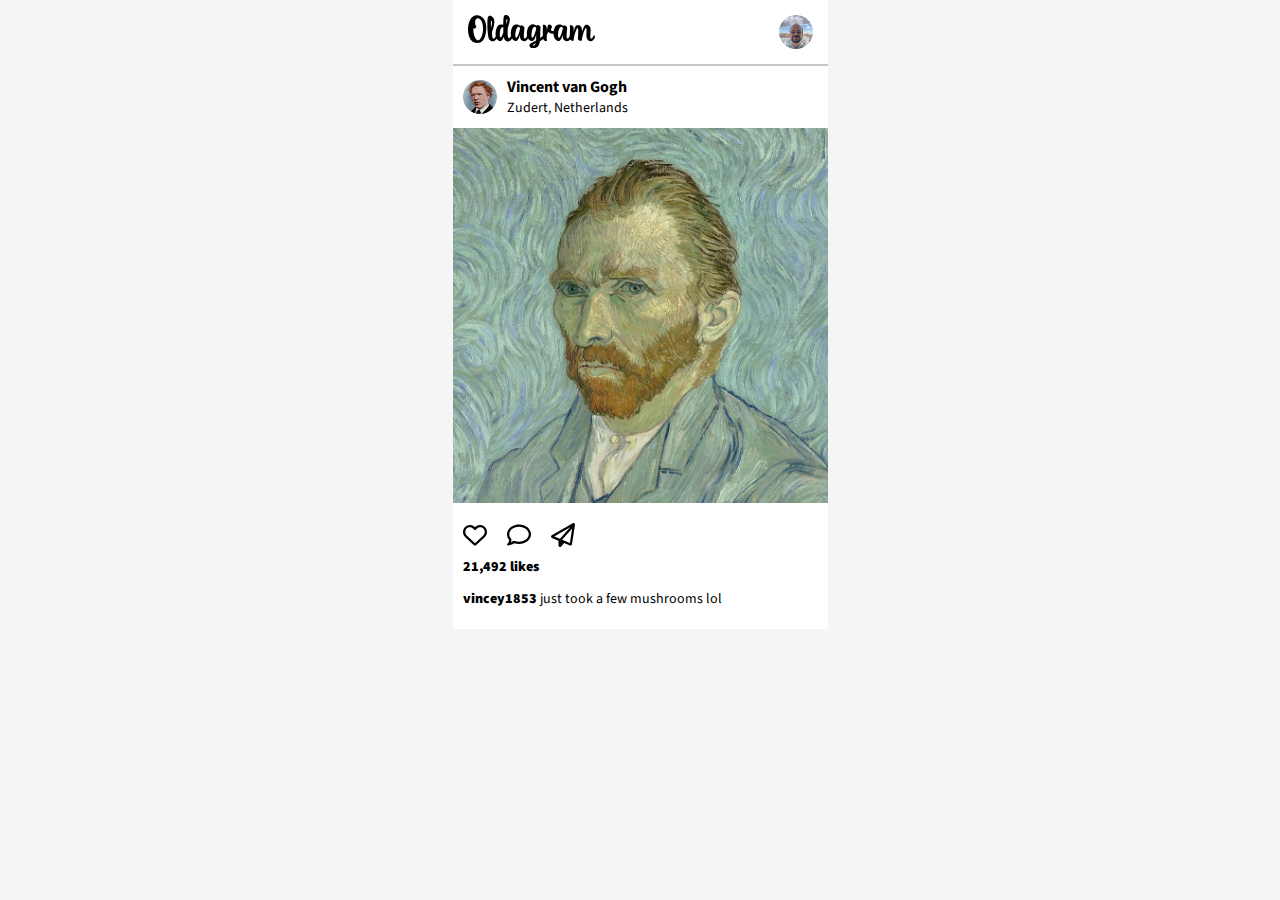
==== index.html @ 4fe6f334 "add css and html" ====
<!DOCTYPE html>
<html>
    <head>
        <link rel="preconnect" href="https://fonts.googleapis.com">
        <link rel="preconnect" href="https://fonts.gstatic.com" crossorigin>
        <link href="https://fonts.googleapis.com/css2?family=Source+Sans+3:ital,wght@0,200..900;1,200..900&display=swap" rel="stylesheet">
        <link rel="stylesheet" href="index.css">
    </head>
    <body>
        <header>
            <nav>
                <div class="container hero-container">
                    <ul class="navigation-list">
                        <li><img  class="logo" src="images/oldagram-logo.svg"></li>
                        <li class="profile-img-li"><img class="main-user-img" src="images/profile_page/user_avatar.jpg" alt="profile picture user"></li>
                    </ul>
                </div>
            </nav>
        </header>
        <main>
            <section>
                <div class="container">
                    <div class="post-header">
                        <img class="post-user-img" src="images/users/avatar-vangogh.jpg" alt="picture of vincent van gogh">
                        <div>
                            <h3>Vincent van Gogh</h3>
                            <p>Zudert, Netherlands</p>
                        </div>
                    </div>

                    <img class="post-feed-img" src="images/feed/post-vangogh.jpg" alt="painting of vincent van Gogh">
                    
                    <div class="post-footer">
                        <ul class="icons-list">
                            <li><svg class="icon" xmlns="http://www.w3.org/2000/svg" viewBox="0 0 512 512"><!--!Font Awesome Free 6.7.2 by @fontawesome - https://fontawesome.com License - https://fontawesome.com/license/free Copyright 2025 Fonticons, Inc.--><path d="M225.8 468.2l-2.5-2.3L48.1 303.2C17.4 274.7 0 234.7 0 192.8l0-3.3c0-70.4 50-130.8 119.2-144C158.6 37.9 198.9 47 231 69.6c9 6.4 17.4 13.8 25 22.3c4.2-4.8 8.7-9.2 13.5-13.3c3.7-3.2 7.5-6.2 11.5-9c0 0 0 0 0 0C313.1 47 353.4 37.9 392.8 45.4C462 58.6 512 119.1 512 189.5l0 3.3c0 41.9-17.4 81.9-48.1 110.4L288.7 465.9l-2.5 2.3c-8.2 7.6-19 11.9-30.2 11.9s-22-4.2-30.2-11.9zM239.1 145c-.4-.3-.7-.7-1-1.1l-17.8-20-.1-.1s0 0 0 0c-23.1-25.9-58-37.7-92-31.2C81.6 101.5 48 142.1 48 189.5l0 3.3c0 28.5 11.9 55.8 32.8 75.2L256 430.7 431.2 268c20.9-19.4 32.8-46.7 32.8-75.2l0-3.3c0-47.3-33.6-88-80.1-96.9c-34-6.5-69 5.4-92 31.2c0 0 0 0-.1 .1s0 0-.1 .1l-17.8 20c-.3 .4-.7 .7-1 1.1c-4.5 4.5-10.6 7-16.9 7s-12.4-2.5-16.9-7z"/></svg></li>
                            <li><svg class="icon" xmlns="http://www.w3.org/2000/svg" viewBox="0 0 512 512"><!--!Font Awesome Free 6.7.2 by @fontawesome - https://fontawesome.com License - https://fontawesome.com/license/free Copyright 2025 Fonticons, Inc.--><path d="M123.6 391.3c12.9-9.4 29.6-11.8 44.6-6.4c26.5 9.6 56.2 15.1 87.8 15.1c124.7 0 208-80.5 208-160s-83.3-160-208-160S48 160.5 48 240c0 32 12.4 62.8 35.7 89.2c8.6 9.7 12.8 22.5 11.8 35.5c-1.4 18.1-5.7 34.7-11.3 49.4c17-7.9 31.1-16.7 39.4-22.7zM21.2 431.9c1.8-2.7 3.5-5.4 5.1-8.1c10-16.6 19.5-38.4 21.4-62.9C17.7 326.8 0 285.1 0 240C0 125.1 114.6 32 256 32s256 93.1 256 208s-114.6 208-256 208c-37.1 0-72.3-6.4-104.1-17.9c-11.9 8.7-31.3 20.6-54.3 30.6c-15.1 6.6-32.3 12.6-50.1 16.1c-.8 .2-1.6 .3-2.4 .5c-4.4 .8-8.7 1.5-13.2 1.9c-.2 0-.5 .1-.7 .1c-5.1 .5-10.2 .8-15.3 .8c-6.5 0-12.3-3.9-14.8-9.9c-2.5-6-1.1-12.8 3.4-17.4c4.1-4.2 7.8-8.7 11.3-13.5c1.7-2.3 3.3-4.6 4.8-6.9l.3-.5z"/></svg></li>
                            <li><svg class="icon" xmlns="http://www.w3.org/2000/svg" viewBox="0 0 512 512"><!--!Font Awesome Free 6.7.2 by @fontawesome - https://fontawesome.com License - https://fontawesome.com/license/free Copyright 2025 Fonticons, Inc.--><path d="M16.1 260.2c-22.6 12.9-20.5 47.3 3.6 57.3L160 376l0 103.3c0 18.1 14.6 32.7 32.7 32.7c9.7 0 18.9-4.3 25.1-11.8l62-74.3 123.9 51.6c18.9 7.9 40.8-4.5 43.9-24.7l64-416c1.9-12.1-3.4-24.3-13.5-31.2s-23.3-7.5-34-1.4l-448 256zm52.1 25.5L409.7 90.6 190.1 336l1.2 1L68.2 285.7zM403.3 425.4L236.7 355.9 450.8 116.6 403.3 425.4z"/></svg></li>
                        </ul>

                        <p><span class="bold">21,492 likes</span></p>
                        <p class="post-comment"><span class="bold">vincey1853</span> just took a few mushrooms lol</p>
                    </div>
                </div>
            </section> 
        </main>
    
        <script src="index.js"></script>
    </body>
</html>
---- index.css ----
body{
    margin: 0;
    padding: 0;
    font-family: "Source Sans 3", sans-serif;
    background-color: #F5F5F5;;
}

/* Typographie */
h3{
    font-size: 16px;
}

p{ 
    font-size: 14px;
}

h3, p {
    margin: 0px;
}

.bold{
    font-weight: 900;
}


/* Layout */
section{
    margin-bottom: 20px;
}

.container{
    width: 375px;
    margin: 0 auto;
    background-color: #FFFFFF;
}

.hero-container{
    border-bottom: 2px solid #C6C6C6;
}

.post-header{
    display: flex;
    align-items: center;
    padding: 10px;

    gap: 10px;
}

.post-footer{
    padding: 20px 10px;
}

.post-comment{
    margin-top: 12px;
}


/* images */
.logo, .main-user-img, .icon{
    display: block;
}

.main-user-img, .post-user-img{
    width: 34px;
    height: 34px;
    border-radius: 50%;
    cursor: pointer;
}

.post-feed-img{
    display: block;
    width: 100%;
}

.icon{
    width: 24px;
    cursor: pointer;
}

/* lists */
ul{
    list-style-type: none;
    margin: 0;
    padding: 0;
}

.navigation-list, .icons-list{
    display: flex;
    align-items: center;
}

.navigation-list{
    justify-content: space-between;
    padding: 15px;
}

.icons-list{
    margin-bottom: 10px;
    gap: 20px;
}
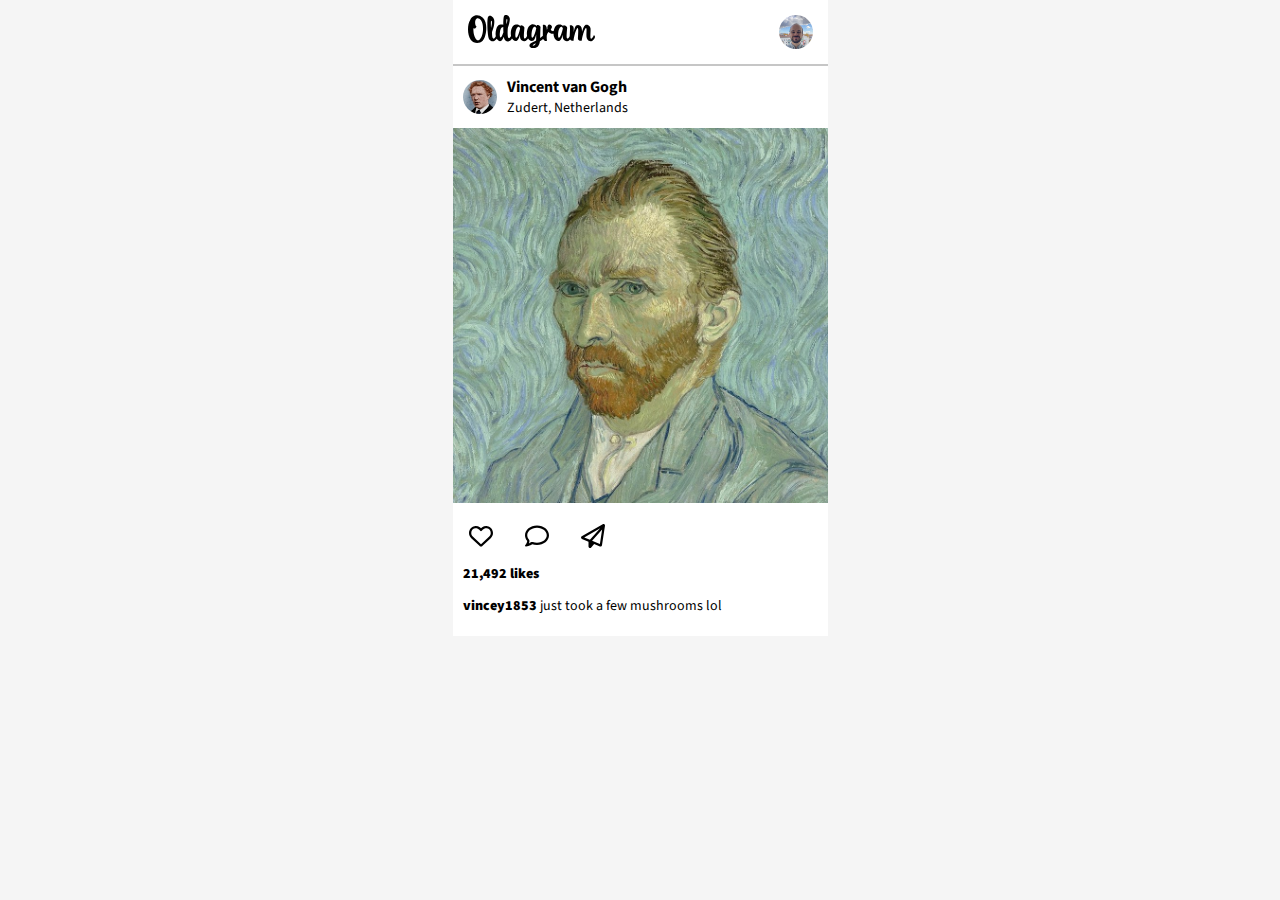
==== commit b9fa7e06: "create user profile page" ====
--- a/index.html
+++ b/index.html
@@ -12,7 +12,7 @@
                 <div class="container hero-container">
                     <ul class="navigation-list">
                         <li><img  class="logo" src="images/oldagram-logo.svg"></li>
-                        <li class="profile-img-li"><img class="main-user-img" src="images/profile_page/user_avatar.jpg" alt="profile picture user"></li>
+                        <li class="profile-img-li"><a href="profile.html"><img class="main-user-img" src="images/profile_page/user_avatar.jpg" alt="profile picture user"></a></li>
                     </ul>
                 </div>
             </nav>
@@ -32,9 +32,21 @@
                     
                     <div class="post-footer">
                         <ul class="icons-list">
-                            <li><svg class="icon" xmlns="http://www.w3.org/2000/svg" viewBox="0 0 512 512"><!--!Font Awesome Free 6.7.2 by @fontawesome - https://fontawesome.com License - https://fontawesome.com/license/free Copyright 2025 Fonticons, Inc.--><path d="M225.8 468.2l-2.5-2.3L48.1 303.2C17.4 274.7 0 234.7 0 192.8l0-3.3c0-70.4 50-130.8 119.2-144C158.6 37.9 198.9 47 231 69.6c9 6.4 17.4 13.8 25 22.3c4.2-4.8 8.7-9.2 13.5-13.3c3.7-3.2 7.5-6.2 11.5-9c0 0 0 0 0 0C313.1 47 353.4 37.9 392.8 45.4C462 58.6 512 119.1 512 189.5l0 3.3c0 41.9-17.4 81.9-48.1 110.4L288.7 465.9l-2.5 2.3c-8.2 7.6-19 11.9-30.2 11.9s-22-4.2-30.2-11.9zM239.1 145c-.4-.3-.7-.7-1-1.1l-17.8-20-.1-.1s0 0 0 0c-23.1-25.9-58-37.7-92-31.2C81.6 101.5 48 142.1 48 189.5l0 3.3c0 28.5 11.9 55.8 32.8 75.2L256 430.7 431.2 268c20.9-19.4 32.8-46.7 32.8-75.2l0-3.3c0-47.3-33.6-88-80.1-96.9c-34-6.5-69 5.4-92 31.2c0 0 0 0-.1 .1s0 0-.1 .1l-17.8 20c-.3 .4-.7 .7-1 1.1c-4.5 4.5-10.6 7-16.9 7s-12.4-2.5-16.9-7z"/></svg></li>
-                            <li><svg class="icon" xmlns="http://www.w3.org/2000/svg" viewBox="0 0 512 512"><!--!Font Awesome Free 6.7.2 by @fontawesome - https://fontawesome.com License - https://fontawesome.com/license/free Copyright 2025 Fonticons, Inc.--><path d="M123.6 391.3c12.9-9.4 29.6-11.8 44.6-6.4c26.5 9.6 56.2 15.1 87.8 15.1c124.7 0 208-80.5 208-160s-83.3-160-208-160S48 160.5 48 240c0 32 12.4 62.8 35.7 89.2c8.6 9.7 12.8 22.5 11.8 35.5c-1.4 18.1-5.7 34.7-11.3 49.4c17-7.9 31.1-16.7 39.4-22.7zM21.2 431.9c1.8-2.7 3.5-5.4 5.1-8.1c10-16.6 19.5-38.4 21.4-62.9C17.7 326.8 0 285.1 0 240C0 125.1 114.6 32 256 32s256 93.1 256 208s-114.6 208-256 208c-37.1 0-72.3-6.4-104.1-17.9c-11.9 8.7-31.3 20.6-54.3 30.6c-15.1 6.6-32.3 12.6-50.1 16.1c-.8 .2-1.6 .3-2.4 .5c-4.4 .8-8.7 1.5-13.2 1.9c-.2 0-.5 .1-.7 .1c-5.1 .5-10.2 .8-15.3 .8c-6.5 0-12.3-3.9-14.8-9.9c-2.5-6-1.1-12.8 3.4-17.4c4.1-4.2 7.8-8.7 11.3-13.5c1.7-2.3 3.3-4.6 4.8-6.9l.3-.5z"/></svg></li>
-                            <li><svg class="icon" xmlns="http://www.w3.org/2000/svg" viewBox="0 0 512 512"><!--!Font Awesome Free 6.7.2 by @fontawesome - https://fontawesome.com License - https://fontawesome.com/license/free Copyright 2025 Fonticons, Inc.--><path d="M16.1 260.2c-22.6 12.9-20.5 47.3 3.6 57.3L160 376l0 103.3c0 18.1 14.6 32.7 32.7 32.7c9.7 0 18.9-4.3 25.1-11.8l62-74.3 123.9 51.6c18.9 7.9 40.8-4.5 43.9-24.7l64-416c1.9-12.1-3.4-24.3-13.5-31.2s-23.3-7.5-34-1.4l-448 256zm52.1 25.5L409.7 90.6 190.1 336l1.2 1L68.2 285.7zM403.3 425.4L236.7 355.9 450.8 116.6 403.3 425.4z"/></svg></li>
+                            <li>
+                                <button>
+                                    <svg class="icon" xmlns="http://www.w3.org/2000/svg" viewBox="0 0 512 512"><!--!Font Awesome Free 6.7.2 by @fontawesome - https://fontawesome.com License - https://fontawesome.com/license/free Copyright 2025 Fonticons, Inc.--><path d="M225.8 468.2l-2.5-2.3L48.1 303.2C17.4 274.7 0 234.7 0 192.8l0-3.3c0-70.4 50-130.8 119.2-144C158.6 37.9 198.9 47 231 69.6c9 6.4 17.4 13.8 25 22.3c4.2-4.8 8.7-9.2 13.5-13.3c3.7-3.2 7.5-6.2 11.5-9c0 0 0 0 0 0C313.1 47 353.4 37.9 392.8 45.4C462 58.6 512 119.1 512 189.5l0 3.3c0 41.9-17.4 81.9-48.1 110.4L288.7 465.9l-2.5 2.3c-8.2 7.6-19 11.9-30.2 11.9s-22-4.2-30.2-11.9zM239.1 145c-.4-.3-.7-.7-1-1.1l-17.8-20-.1-.1s0 0 0 0c-23.1-25.9-58-37.7-92-31.2C81.6 101.5 48 142.1 48 189.5l0 3.3c0 28.5 11.9 55.8 32.8 75.2L256 430.7 431.2 268c20.9-19.4 32.8-46.7 32.8-75.2l0-3.3c0-47.3-33.6-88-80.1-96.9c-34-6.5-69 5.4-92 31.2c0 0 0 0-.1 .1s0 0-.1 .1l-17.8 20c-.3 .4-.7 .7-1 1.1c-4.5 4.5-10.6 7-16.9 7s-12.4-2.5-16.9-7z"/></svg>
+                                </button>
+                             </li>
+                            <li>
+                                <button>
+                                    <svg class="icon" xmlns="http://www.w3.org/2000/svg" viewBox="0 0 512 512"><!--!Font Awesome Free 6.7.2 by @fontawesome - https://fontawesome.com License - https://fontawesome.com/license/free Copyright 2025 Fonticons, Inc.--><path d="M123.6 391.3c12.9-9.4 29.6-11.8 44.6-6.4c26.5 9.6 56.2 15.1 87.8 15.1c124.7 0 208-80.5 208-160s-83.3-160-208-160S48 160.5 48 240c0 32 12.4 62.8 35.7 89.2c8.6 9.7 12.8 22.5 11.8 35.5c-1.4 18.1-5.7 34.7-11.3 49.4c17-7.9 31.1-16.7 39.4-22.7zM21.2 431.9c1.8-2.7 3.5-5.4 5.1-8.1c10-16.6 19.5-38.4 21.4-62.9C17.7 326.8 0 285.1 0 240C0 125.1 114.6 32 256 32s256 93.1 256 208s-114.6 208-256 208c-37.1 0-72.3-6.4-104.1-17.9c-11.9 8.7-31.3 20.6-54.3 30.6c-15.1 6.6-32.3 12.6-50.1 16.1c-.8 .2-1.6 .3-2.4 .5c-4.4 .8-8.7 1.5-13.2 1.9c-.2 0-.5 .1-.7 .1c-5.1 .5-10.2 .8-15.3 .8c-6.5 0-12.3-3.9-14.8-9.9c-2.5-6-1.1-12.8 3.4-17.4c4.1-4.2 7.8-8.7 11.3-13.5c1.7-2.3 3.3-4.6 4.8-6.9l.3-.5z"/></svg>
+                                </button>
+                            </li>
+                            <li>
+                                <button>
+                                    <svg class="icon" xmlns="http://www.w3.org/2000/svg" viewBox="0 0 512 512"><!--!Font Awesome Free 6.7.2 by @fontawesome - https://fontawesome.com License - https://fontawesome.com/license/free Copyright 2025 Fonticons, Inc.--><path d="M16.1 260.2c-22.6 12.9-20.5 47.3 3.6 57.3L160 376l0 103.3c0 18.1 14.6 32.7 32.7 32.7c9.7 0 18.9-4.3 25.1-11.8l62-74.3 123.9 51.6c18.9 7.9 40.8-4.5 43.9-24.7l64-416c1.9-12.1-3.4-24.3-13.5-31.2s-23.3-7.5-34-1.4l-448 256zm52.1 25.5L409.7 90.6 190.1 336l1.2 1L68.2 285.7zM403.3 425.4L236.7 355.9 450.8 116.6 403.3 425.4z"/></svg>
+                                </button>
+                            </li>
                         </ul>
 
                         <p><span class="bold">21,492 likes</span></p>
--- a/index.css
+++ b/index.css
@@ -74,7 +74,6 @@
 
 .icon{
     width: 24px;
-    cursor: pointer;
 }
 
 /* lists */
@@ -98,3 +97,10 @@
     margin-bottom: 10px;
     gap: 20px;
 }
+
+/* button */
+button{
+    background: none;
+    border: none;
+    cursor: pointer;
+}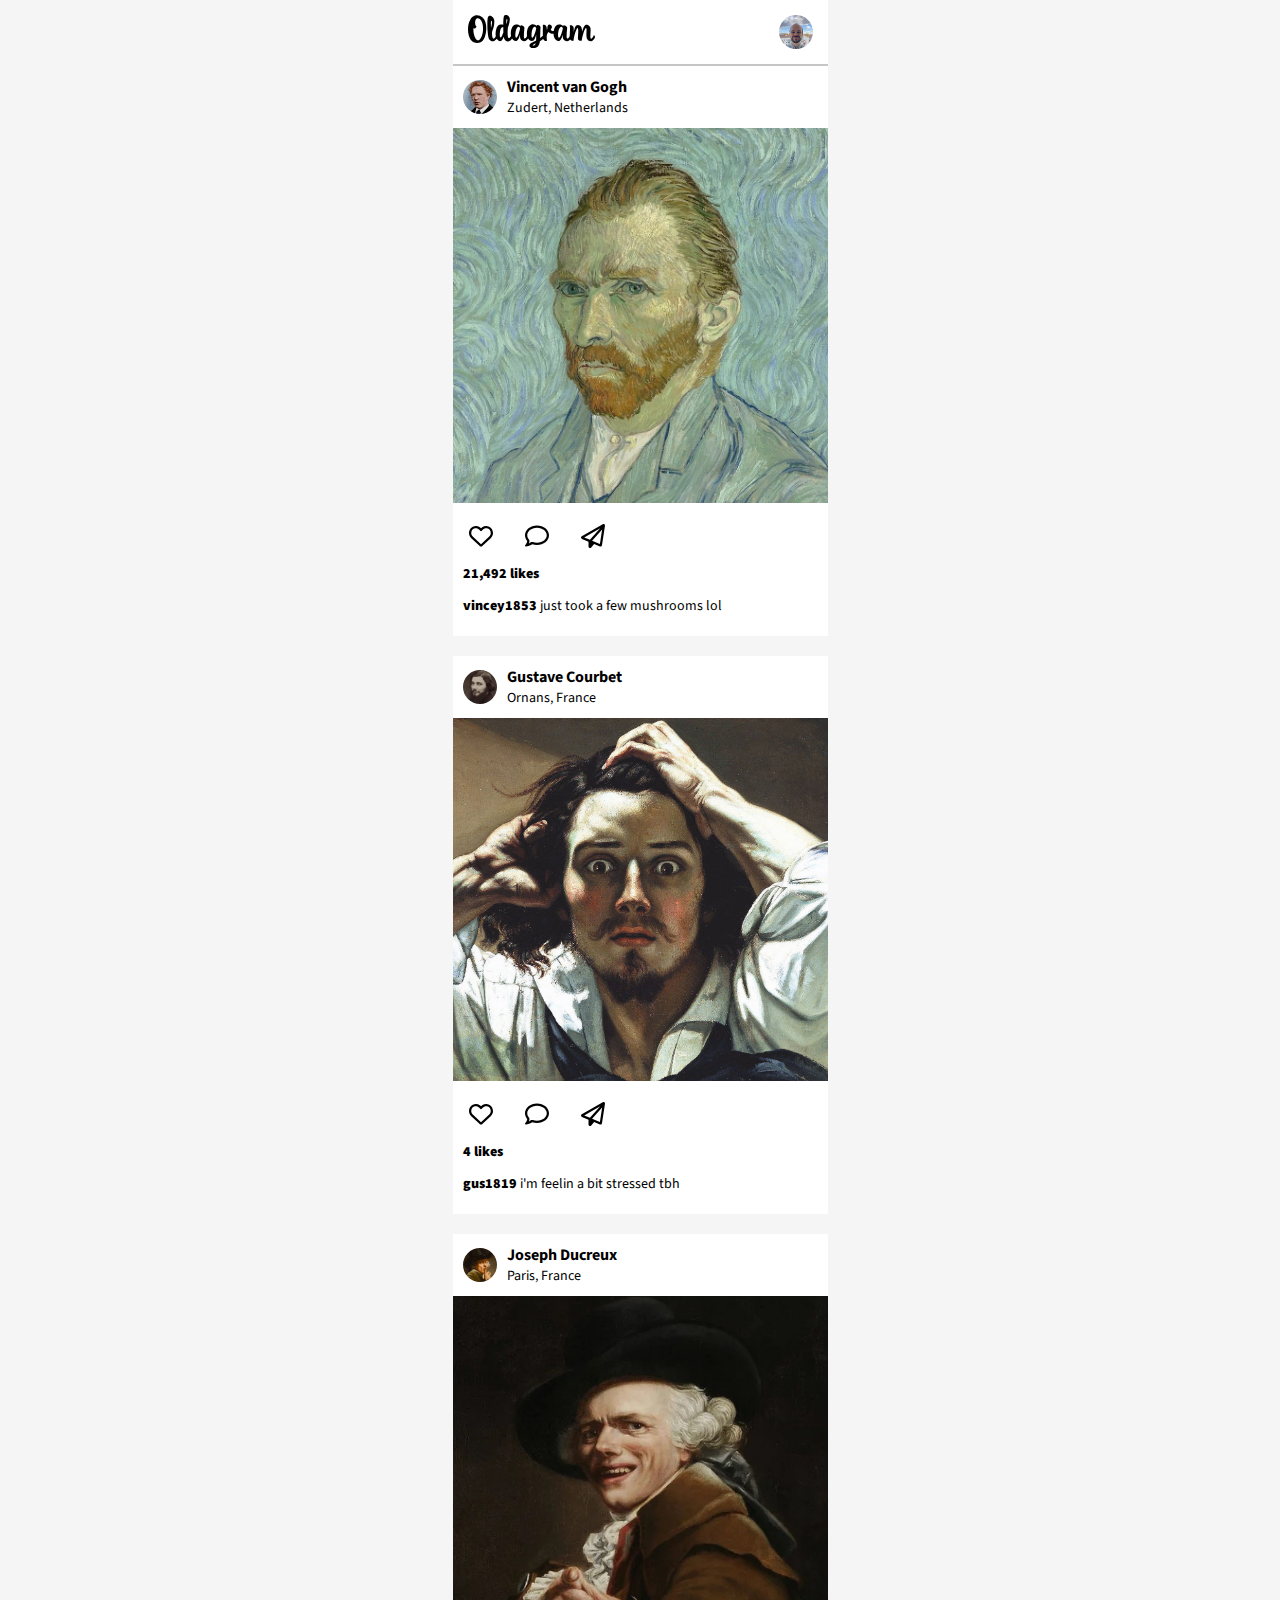
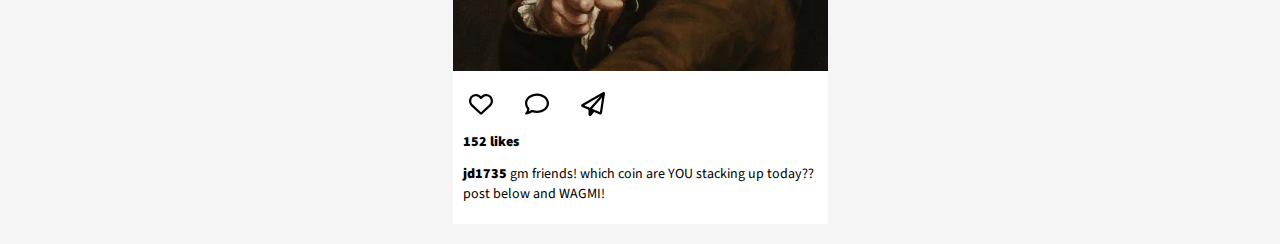
==== commit 75077660: "update profile page" ====
--- a/index.html
+++ b/index.html
@@ -17,7 +17,7 @@
                 </div>
             </nav>
         </header>
-        <main>
+        <main id="main">
             <section>
                 <div class="container">
                     <div class="post-header">
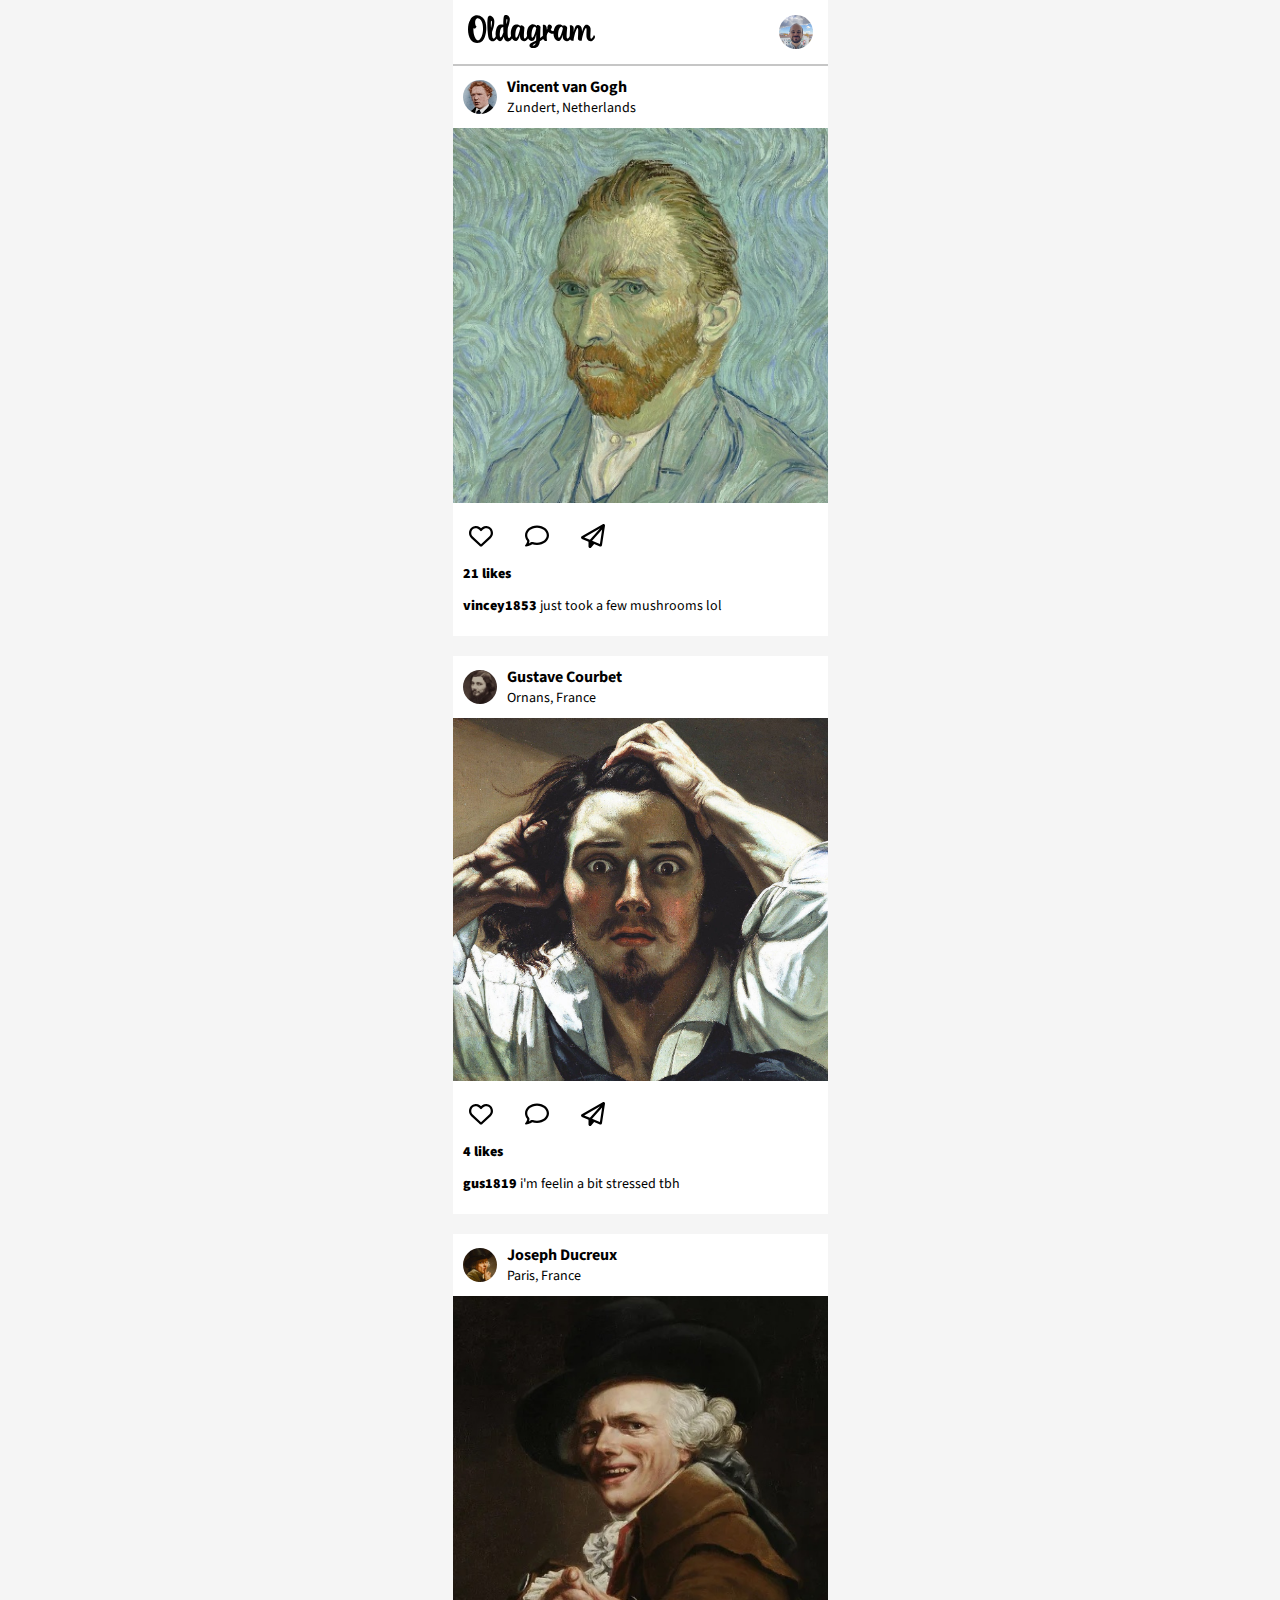
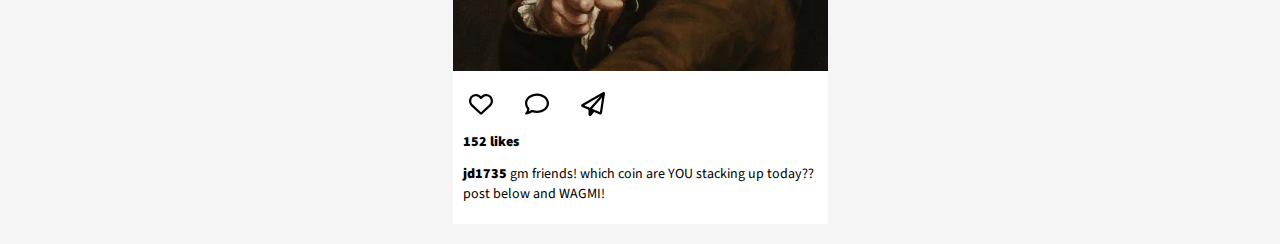
==== commit 87cb4bdd: "final updates" ====
--- a/index.html
+++ b/index.html
@@ -1,6 +1,7 @@
 <!DOCTYPE html>
 <html>
     <head>
+        <meta name="viewport" content="width=device-width, initial-scale=1">
         <link rel="preconnect" href="https://fonts.googleapis.com">
         <link rel="preconnect" href="https://fonts.gstatic.com" crossorigin>
         <link href="https://fonts.googleapis.com/css2?family=Source+Sans+3:ital,wght@0,200..900;1,200..900&display=swap" rel="stylesheet">
@@ -18,42 +19,6 @@
             </nav>
         </header>
         <main id="main">
-            <section>
-                <div class="container">
-                    <div class="post-header">
-                        <img class="post-user-img" src="images/users/avatar-vangogh.jpg" alt="picture of vincent van gogh">
-                        <div>
-                            <h3>Vincent van Gogh</h3>
-                            <p>Zudert, Netherlands</p>
-                        </div>
-                    </div>
-
-                    <img class="post-feed-img" src="images/feed/post-vangogh.jpg" alt="painting of vincent van Gogh">
-                    
-                    <div class="post-footer">
-                        <ul class="icons-list">
-                            <li>
-                                <button>
-                                    <svg class="icon" xmlns="http://www.w3.org/2000/svg" viewBox="0 0 512 512"><!--!Font Awesome Free 6.7.2 by @fontawesome - https://fontawesome.com License - https://fontawesome.com/license/free Copyright 2025 Fonticons, Inc.--><path d="M225.8 468.2l-2.5-2.3L48.1 303.2C17.4 274.7 0 234.7 0 192.8l0-3.3c0-70.4 50-130.8 119.2-144C158.6 37.9 198.9 47 231 69.6c9 6.4 17.4 13.8 25 22.3c4.2-4.8 8.7-9.2 13.5-13.3c3.7-3.2 7.5-6.2 11.5-9c0 0 0 0 0 0C313.1 47 353.4 37.9 392.8 45.4C462 58.6 512 119.1 512 189.5l0 3.3c0 41.9-17.4 81.9-48.1 110.4L288.7 465.9l-2.5 2.3c-8.2 7.6-19 11.9-30.2 11.9s-22-4.2-30.2-11.9zM239.1 145c-.4-.3-.7-.7-1-1.1l-17.8-20-.1-.1s0 0 0 0c-23.1-25.9-58-37.7-92-31.2C81.6 101.5 48 142.1 48 189.5l0 3.3c0 28.5 11.9 55.8 32.8 75.2L256 430.7 431.2 268c20.9-19.4 32.8-46.7 32.8-75.2l0-3.3c0-47.3-33.6-88-80.1-96.9c-34-6.5-69 5.4-92 31.2c0 0 0 0-.1 .1s0 0-.1 .1l-17.8 20c-.3 .4-.7 .7-1 1.1c-4.5 4.5-10.6 7-16.9 7s-12.4-2.5-16.9-7z"/></svg>
-                                </button>
-                             </li>
-                            <li>
-                                <button>
-                                    <svg class="icon" xmlns="http://www.w3.org/2000/svg" viewBox="0 0 512 512"><!--!Font Awesome Free 6.7.2 by @fontawesome - https://fontawesome.com License - https://fontawesome.com/license/free Copyright 2025 Fonticons, Inc.--><path d="M123.6 391.3c12.9-9.4 29.6-11.8 44.6-6.4c26.5 9.6 56.2 15.1 87.8 15.1c124.7 0 208-80.5 208-160s-83.3-160-208-160S48 160.5 48 240c0 32 12.4 62.8 35.7 89.2c8.6 9.7 12.8 22.5 11.8 35.5c-1.4 18.1-5.7 34.7-11.3 49.4c17-7.9 31.1-16.7 39.4-22.7zM21.2 431.9c1.8-2.7 3.5-5.4 5.1-8.1c10-16.6 19.5-38.4 21.4-62.9C17.7 326.8 0 285.1 0 240C0 125.1 114.6 32 256 32s256 93.1 256 208s-114.6 208-256 208c-37.1 0-72.3-6.4-104.1-17.9c-11.9 8.7-31.3 20.6-54.3 30.6c-15.1 6.6-32.3 12.6-50.1 16.1c-.8 .2-1.6 .3-2.4 .5c-4.4 .8-8.7 1.5-13.2 1.9c-.2 0-.5 .1-.7 .1c-5.1 .5-10.2 .8-15.3 .8c-6.5 0-12.3-3.9-14.8-9.9c-2.5-6-1.1-12.8 3.4-17.4c4.1-4.2 7.8-8.7 11.3-13.5c1.7-2.3 3.3-4.6 4.8-6.9l.3-.5z"/></svg>
-                                </button>
-                            </li>
-                            <li>
-                                <button>
-                                    <svg class="icon" xmlns="http://www.w3.org/2000/svg" viewBox="0 0 512 512"><!--!Font Awesome Free 6.7.2 by @fontawesome - https://fontawesome.com License - https://fontawesome.com/license/free Copyright 2025 Fonticons, Inc.--><path d="M16.1 260.2c-22.6 12.9-20.5 47.3 3.6 57.3L160 376l0 103.3c0 18.1 14.6 32.7 32.7 32.7c9.7 0 18.9-4.3 25.1-11.8l62-74.3 123.9 51.6c18.9 7.9 40.8-4.5 43.9-24.7l64-416c1.9-12.1-3.4-24.3-13.5-31.2s-23.3-7.5-34-1.4l-448 256zm52.1 25.5L409.7 90.6 190.1 336l1.2 1L68.2 285.7zM403.3 425.4L236.7 355.9 450.8 116.6 403.3 425.4z"/></svg>
-                                </button>
-                            </li>
-                        </ul>
-
-                        <p><span class="bold">21,492 likes</span></p>
-                        <p class="post-comment"><span class="bold">vincey1853</span> just took a few mushrooms lol</p>
-                    </div>
-                </div>
-            </section> 
         </main>
     
         <script src="index.js"></script>
--- a/index.css
+++ b/index.css
@@ -76,6 +76,10 @@
     width: 24px;
 }
 
+.main-user-img:hover, .main-user-img:active{
+    transform: scale(1.1);
+}
+
 /* lists */
 ul{
     list-style-type: none;
@@ -103,4 +107,10 @@
     background: none;
     border: none;
     cursor: pointer;
+    transition: all 0.1s ease-in-out;
+}
+
+button:hover{
+    fill: #E1306C;
+    transform: scale(1.2);
 }